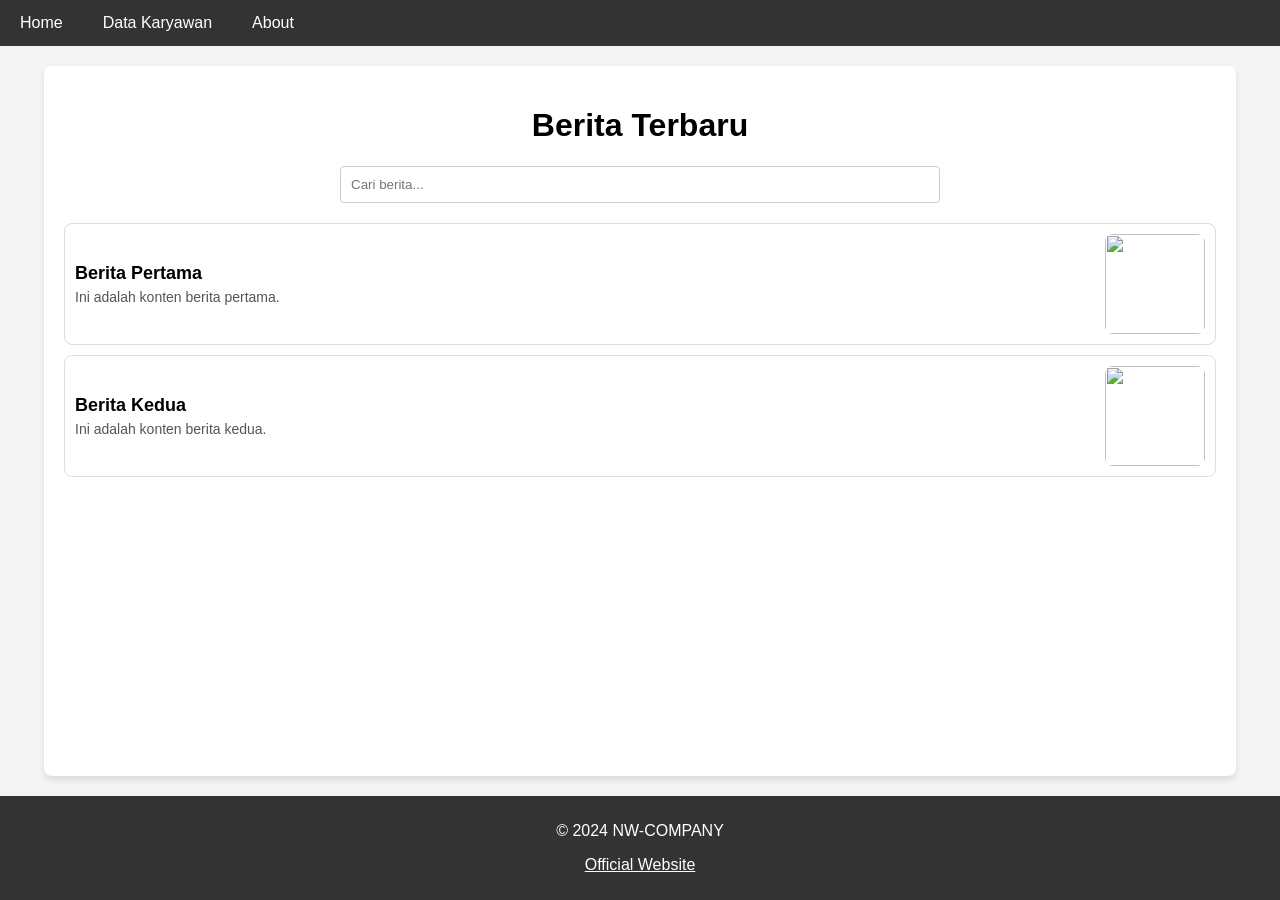
==== index.html @ 3f8905ec "Update index.html v0.5" ====
<!DOCTYPE html>
<html lang="id">
<head>
    <meta charset="UTF-8">
    <meta name="viewport" content="width=device-width, initial-scale=1.0">
    <title>NW-COMPANY</title>
    <style>
        /* CSS */
        body {
            font-family: Arial, sans-serif;
            background-color: #f4f4f4;
            margin: 0;
            padding: 0;
            box-sizing: border-box;
            display: flex;
            flex-direction: column;
            min-height: 100vh;
        }

        .navbar {
            background-color: #333;
            overflow: hidden;
        }

        .navbar a {
            float: left;
            display: block;
            color: white;
            text-align: center;
            padding: 14px 20px;
            text-decoration: none;
        }

        .navbar a:hover {
            background-color: #ddd;
            color: black;
        }

        .container {
            max-width: 100%;
            margin: 20px auto;
            padding: 20px;
            background-color: #fff;
            border-radius: 8px;
            box-shadow: 0 4px 6px rgba(0, 0, 0, 0.1);
            flex: 1;
            width: 90%;
        }

        h1 {
            text-align: center;
            font-size: 2rem;
        }

        .search-container {
            text-align: center;
            margin-bottom: 20px;
        }

        .search-container input {
            width: 80%;
            max-width: 600px;
            padding: 10px;
            border: 1px solid #ccc;
            border-radius: 4px;
            box-sizing: border-box;
        }

        .news-container {
            margin-top: 20px;
        }

        .news-article {
            display: flex;
            align-items: center;
            justify-content: space-between;
            border: 1px solid #ddd;
            border-radius: 8px;
            margin-bottom: 10px;
            padding: 10px;
            background-color: #fff;
            cursor: pointer;
            transition: transform 0.2s;
            flex-wrap: wrap;
        }

        .news-article:hover {
            transform: scale(1.02);
            box-shadow: 0 4px 8px rgba(0, 0, 0, 0.1);
        }

        .news-content {
            flex: 1;
            padding-right: 10px;
        }

        .news-content h2 {
            font-size: 18px;
            margin: 0;
        }

        .news-content p {
            margin: 5px 0 0;
            font-size: 14px;
            color: #555;
        }

        .news-image {
            width: 100px;
            height: 100px;
            border-radius: 8px;
            overflow: hidden;
            margin-left: 10px;
        }

        .news-image img {
            width: 100%;
            height: 100%;
            object-fit: cover;
        }

        .full-content {
            display: none;
            margin-top: 20px;
            padding: 20px;
            background-color: #f9f9f9;
            border-radius: 8px;
            box-shadow: 0 2px 4px rgba(0, 0, 0, 0.1);
            overflow: hidden;
        }

        .full-content img {
            max-width: 100%;
            height: auto;
            border-radius: 8px; /* Add border radius to images */
        }

        footer {
            background-color: #333;
            color: white;
            text-align: center;
            padding: 10px 0;
            margin-top: auto;
        }

        @media (max-width: 600px) {
            .navbar a {
                float: none;
                display: block;
                text-align: left;
            }

            .news-article {
                flex-direction: column;
                align-items: flex-start;
            }

            .news-image {
                margin-left: 0;
                margin-top: 10px;
            }
        }
    </style>
</head>
<body>
    <div class="navbar">
        <a href="index.html">Home</a>
        <a href="data_karyawan.html">Data Karyawan</a>
        <a href="about.html">About</a>
    </div>
    <div class="container">
        <h1>Berita Terbaru</h1>
        <div class="search-container">
            <input type="text" id="searchInput" onkeyup="searchNews()" placeholder="Cari berita...">
        </div>
        <div class="news-container" id="newsContainer"></div>
    </div>
    <footer>
        <p>© 2024 NW-COMPANY</p>
        <p><a href="https://silumankatak.github.io" target="_blank" style="color: white;">Official Website</a></p>
    </footer>

    <script>
        // JavaScript

        // Fungsi untuk mendapatkan berita dari file JSON
        async function getNewsData() {
            const response = await fetch('newsData.json');
            const data = await response.json();
            return data;
        }

        // Fungsi untuk menampilkan berita
        async function displayNews(newsData) {
            const newsContainer = document.getElementById('newsContainer');
            newsContainer.innerHTML = '';

            newsData.forEach((news, index) => {
                const newsArticle = document.createElement('div');
                newsArticle.classList.add('news-article');
                newsArticle.setAttribute('onclick', `toggleFullContent(${index})`);

                const newsContent = document.createElement('div');
                newsContent.classList.add('news-content');

                const titleElement = document.createElement('h2');
                titleElement.textContent = news.title;

                const contentElement = document.createElement('p');
                contentElement.textContent = news.content;

                newsContent.appendChild(titleElement);
                newsContent.appendChild(contentElement);

                const newsImage = document.createElement('div');
                newsImage.classList.add('news-image');

                const imgElement = document.createElement('img');
                imgElement.src = news.image;

                newsImage.appendChild(imgElement);

                newsArticle.appendChild(newsContent);
                newsArticle.appendChild(newsImage);

                const fullContent = document.createElement('div');
                fullContent.classList.add('full-content');
                fullContent.id = `fullContent${index}`;
                fullContent.innerHTML = `
                    <h2>${news.title}</h2>
                    <img src="${news.image}" alt="${news.title}">
                    <p>${news.content}</p>
                `;

                newsContainer.appendChild(newsArticle);
                newsContainer.appendChild(fullContent);
            });
        }

        // Fungsi untuk menampilkan konten penuh
        function toggleFullContent(index) {
            const fullContent = document.getElementById(`fullContent${index}`);
            if (fullContent.style.display === 'none' || fullContent.style.display === '') {
                fullContent.style.display = 'block';
            } else {
                fullContent.style.display = 'none';
            }
        }

        // Fungsi untuk mencari berita
        async function searchNews() {
            const searchInput = document.getElementById('searchInput').value.toLowerCase();
            const newsData = await getNewsData();

            const filteredNews = newsData.filter(news => {
                return news.title.toLowerCase().includes(searchInput) || news.content.toLowerCase().includes(searchInput);
            });

            displayNews(filteredNews);
        }

        // Tampilkan berita saat halaman dimuat
        window.onload = async () => {
            const newsData = await getNewsData();
            displayNews(newsData);
        };
    </script>
</body>
</html>
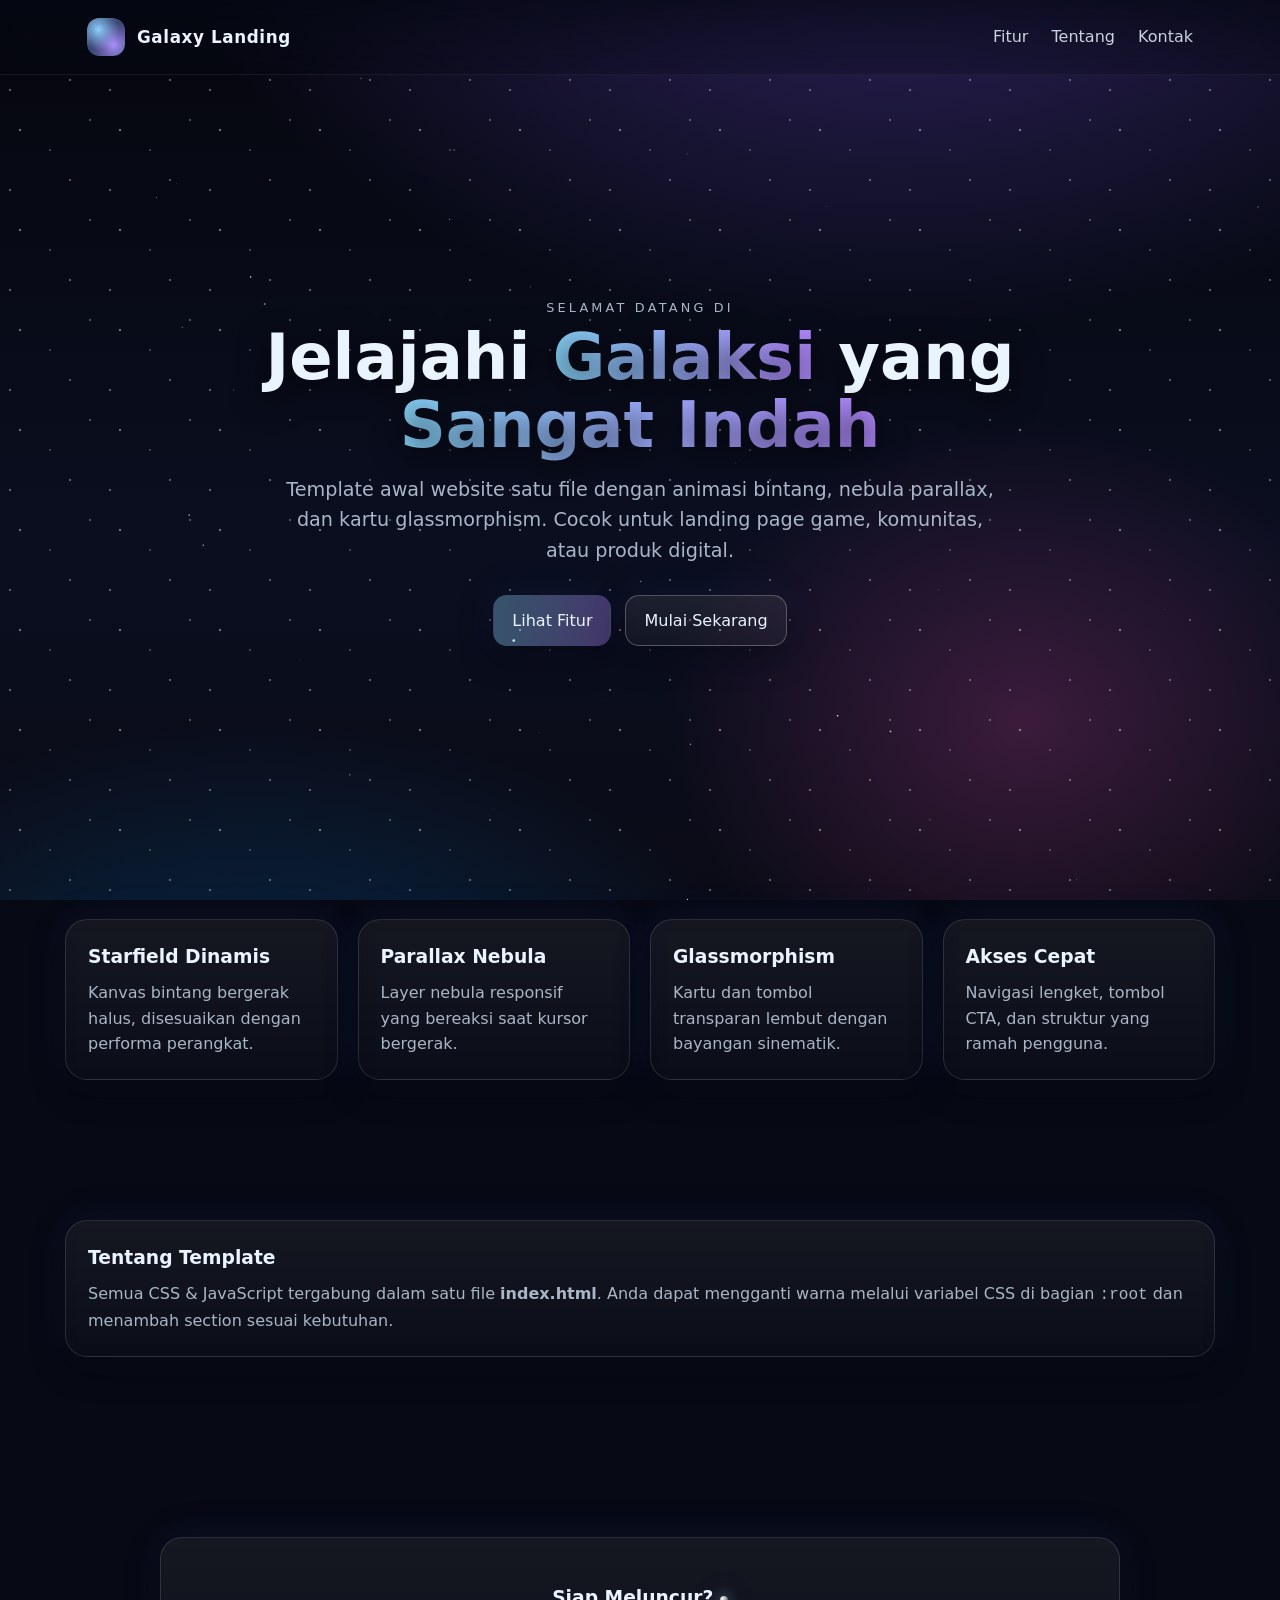
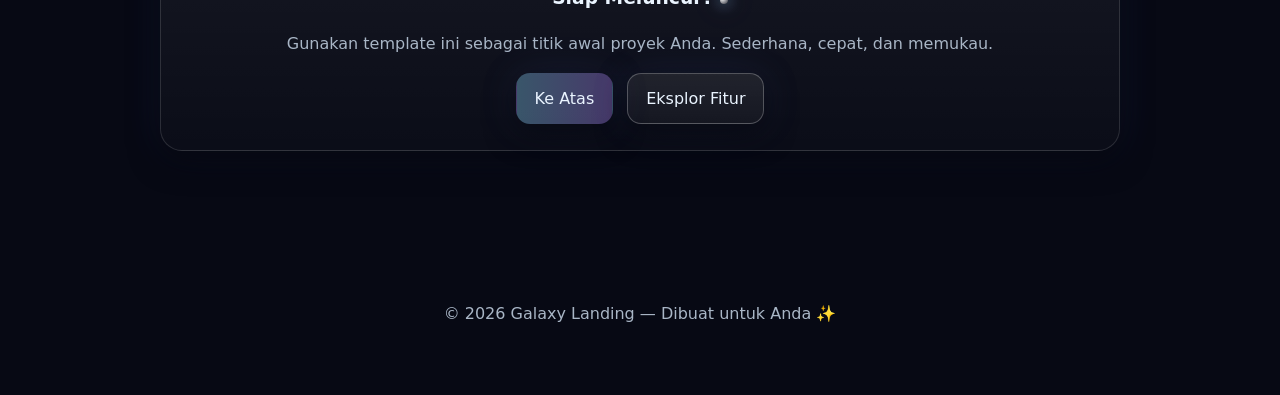
==== commit ffd81a0c: "Create index.html" ====
--- a/index.html
+++ b/index.html
@@ -1,269 +1,278 @@
 <!DOCTYPE html>
 <html lang="id">
 <head>
-    <meta charset="UTF-8">
-    <meta name="viewport" content="width=device-width, initial-scale=1.0">
-    <title>NW-COMPANY</title>
-    <style>
-        /* CSS */
-        body {
-            font-family: Arial, sans-serif;
-            background-color: #f4f4f4;
-            margin: 0;
-            padding: 0;
-            box-sizing: border-box;
-            display: flex;
-            flex-direction: column;
-            min-height: 100vh;
-        }
-
-        .navbar {
-            background-color: #333;
-            overflow: hidden;
-        }
-
-        .navbar a {
-            float: left;
-            display: block;
-            color: white;
-            text-align: center;
-            padding: 14px 20px;
-            text-decoration: none;
-        }
-
-        .navbar a:hover {
-            background-color: #ddd;
-            color: black;
-        }
-
-        .container {
-            max-width: 100%;
-            margin: 20px auto;
-            padding: 20px;
-            background-color: #fff;
-            border-radius: 8px;
-            box-shadow: 0 4px 6px rgba(0, 0, 0, 0.1);
-            flex: 1;
-            width: 90%;
-        }
-
-        h1 {
-            text-align: center;
-            font-size: 2rem;
-        }
-
-        .search-container {
-            text-align: center;
-            margin-bottom: 20px;
-        }
-
-        .search-container input {
-            width: 80%;
-            max-width: 600px;
-            padding: 10px;
-            border: 1px solid #ccc;
-            border-radius: 4px;
-            box-sizing: border-box;
-        }
-
-        .news-container {
-            margin-top: 20px;
-        }
-
-        .news-article {
-            display: flex;
-            align-items: center;
-            justify-content: space-between;
-            border: 1px solid #ddd;
-            border-radius: 8px;
-            margin-bottom: 10px;
-            padding: 10px;
-            background-color: #fff;
-            cursor: pointer;
-            transition: transform 0.2s;
-            flex-wrap: wrap;
-        }
-
-        .news-article:hover {
-            transform: scale(1.02);
-            box-shadow: 0 4px 8px rgba(0, 0, 0, 0.1);
-        }
-
-        .news-content {
-            flex: 1;
-            padding-right: 10px;
-        }
-
-        .news-content h2 {
-            font-size: 18px;
-            margin: 0;
-        }
-
-        .news-content p {
-            margin: 5px 0 0;
-            font-size: 14px;
-            color: #555;
-        }
-
-        .news-image {
-            width: 100px;
-            height: 100px;
-            border-radius: 8px;
-            overflow: hidden;
-            margin-left: 10px;
-        }
-
-        .news-image img {
-            width: 100%;
-            height: 100%;
-            object-fit: cover;
-        }
-
-        .full-content {
-            display: none;
-            margin-top: 20px;
-            padding: 20px;
-            background-color: #f9f9f9;
-            border-radius: 8px;
-            box-shadow: 0 2px 4px rgba(0, 0, 0, 0.1);
-            overflow: hidden;
-        }
-
-        .full-content img {
-            max-width: 100%;
-            height: auto;
-            border-radius: 8px; /* Add border radius to images */
-        }
-
-        footer {
-            background-color: #333;
-            color: white;
-            text-align: center;
-            padding: 10px 0;
-            margin-top: auto;
-        }
-
-        @media (max-width: 600px) {
-            .navbar a {
-                float: none;
-                display: block;
-                text-align: left;
-            }
-
-            .news-article {
-                flex-direction: column;
-                align-items: flex-start;
-            }
-
-            .news-image {
-                margin-left: 0;
-                margin-top: 10px;
-            }
-        }
-    </style>
+  <meta charset="utf-8" />
+  <meta name="viewport" content="width=device-width, initial-scale=1" />
+  <title>Galaxy Landing — Indah & Modern</title>
+  <meta name="description" content="Tampilan awal web bertema galaksi: animasi bintang, nebula, parallax, dan desain glassmorphism. Satu file HTML + CSS + JS." />
+  <style>
+    :root{
+      --bg:#070914;            /* warna dasar langit */
+      --accent:#8ad9ff;        /* biru neon */
+      --accent-2:#b388ff;      /* ungu neon */
+      --text:#eaf4ff;
+      --muted:#a9b6c6;
+      --glass:rgba(255,255,255,.08);
+      --glass-stroke:rgba(255,255,255,.25);
+      --shadow:0 10px 30px rgba(0,0,0,.55), 0 0 40px rgba(93,126,255,.12);
+      --radius:22px;
+    }
+
+    /* Reset & base */
+    *,*::before,*::after{box-sizing:border-box}
+    html,body{height:100%}
+    body{
+      margin:0; font:16px/1.6 "Inter",ui-sans-serif,system-ui,-apple-system,Segoe UI,Roboto; 
+      color:var(--text); background:var(--bg); overflow-x:hidden;
+    }
+    a{color:inherit; text-decoration:none}
+    img{max-width:100%; display:block}
+    button{font:inherit}
+
+    /* Background layers */
+    .sky{position:fixed; inset:0; z-index:-3; background:radial-gradient(1200px 700px at 70% -10%, rgba(130,94,255,.35), transparent 60%), radial-gradient(900px 600px at 20% 120%, rgba(0,153,255,.25), transparent 60%), radial-gradient(600px 500px at 80% 80%, rgba(255,86,190,.2), transparent 60%), linear-gradient(180deg, #05060e 0%, #0a0e1f 60%, #0a0b16 100%);
+    }
+
+    /* twinkling starfield (CSS layer) */
+    .twinkle{position:fixed; inset:0; z-index:-2; background:url('data:image/svg+xml;utf8,\
+      <svg xmlns="http://www.w3.org/2000/svg" width="100" height="100" viewBox="0 0 100 100">\
+        <circle cx="20" cy="30" r="1" fill="white" opacity="0.8"/>\
+        <circle cx="70" cy="80" r="1" fill="white" opacity="0.6"/>\
+        <circle cx="50" cy="50" r="0.8" fill="white" opacity="0.7"/>\
+        <circle cx="90" cy="20" r="0.9" fill="white" opacity="0.6"/>\
+        <circle cx="10" cy="90" r="0.9" fill="white" opacity="0.7"/>\
+      </svg>');
+      animation: twinkle 10s linear infinite; opacity:.7; filter: drop-shadow(0 0 2px rgba(255,255,255,.3));
+    }
+    @keyframes twinkle{from{background-position:0 0} to{background-position:-1000px 1000px}}
+
+    /* Canvas starfield (JS) */
+    #stars{position:fixed; inset:0; z-index:-1; display:block}
+
+    /* shooting stars */
+    .shooting{position:fixed; inset:0; z-index:-1; pointer-events:none; overflow:hidden}
+    .shooting span{position:absolute; width:120px; height:2px; background:linear-gradient(90deg, rgba(255,255,255,.0), rgba(255,255,255,.9), rgba(138,217,255,.0)); filter:drop-shadow(0 0 6px rgba(138,217,255,.7)); border-radius:2px; transform:rotate(12deg); animation:shoot 3.2s ease-in-out infinite;}
+    @keyframes shoot{ 0%{transform:translate3d(-20vw,-10vh,0) rotate(12deg); opacity:0} 10%{opacity:1} 60%{opacity:1} 100%{transform:translate3d(120vw,80vh,0) rotate(12deg); opacity:0}}
+
+    /* Header */
+    header{position:sticky; top:0; z-index:10; backdrop-filter:blur(10px); background:linear-gradient(180deg, rgba(4,7,18,.7), rgba(4,7,18,.25)); border-bottom:1px solid rgba(255,255,255,.07)}
+    .container{max-width:1150px; margin:0 auto; padding:18px 22px; display:flex; align-items:center; justify-content:space-between}
+    .brand{display:flex; align-items:center; gap:12px}
+    .logo{width:38px; height:38px; border-radius:12px; background:radial-gradient(circle at 30% 30%, var(--accent), transparent 55%), radial-gradient(circle at 70% 70%, var(--accent-2), transparent 60%), #0e1230; box-shadow:0 0 20px rgba(138,217,255,.35) inset, 0 0 30px rgba(179,136,255,.25) inset}
+    .brand h1{font-size:1.05rem; letter-spacing:.6px; margin:0; font-weight:700}
+    nav a{opacity:.85; margin-left:18px}
+    nav a:hover{opacity:1}
+
+    /* Hero */
+    .hero{min-height:86vh; display:grid; place-items:center; text-align:center; padding:80px 20px 60px}
+    .hero-inner{max-width:900px}
+    .kicker{color:var(--muted); letter-spacing:.25em; text-transform:uppercase; font-size:.8rem}
+    .title{font-size:clamp(2.2rem, 5vw, 4.4rem); line-height:1.05; margin:.4rem 0 1rem; font-weight:800; text-shadow:0 8px 30px rgba(0,0,0,.65)}
+    .gradient-text{background:linear-gradient(90deg,var(--accent),var(--accent-2)); -webkit-background-clip:text; background-clip:text; color:transparent}
+    .subtitle{color:var(--muted); font-size:clamp(1rem,2.2vw,1.2rem); margin:0 auto 28px; max-width:720px}
+
+    .actions{display:flex; gap:14px; justify-content:center; flex-wrap:wrap}
+    .btn{padding:12px 18px; border:1px solid var(--glass-stroke); background:linear-gradient(180deg, rgba(255,255,255,.08), rgba(255,255,255,.04)); border-radius:14px; box-shadow:var(--shadow); transition:.25s transform, .25s box-shadow, .25s background; color:var(--text)}
+    .btn:hover{transform:translateY(-3px); box-shadow:0 14px 40px rgba(0,0,0,.55), 0 0 60px rgba(138,217,255,.2)}
+    .btn.primary{border-color:transparent; background:linear-gradient(90deg, rgba(138,217,255,.35), rgba(179,136,255,.35));}
+
+    /* Sections */
+    section{padding:70px 20px}
+    .grid{max-width:1150px; margin:0 auto; display:grid; gap:20px}
+    .features{grid-template-columns:repeat(auto-fit,minmax(240px,1fr))}
+    .card{background:linear-gradient(180deg, rgba(255,255,255,.06), rgba(255,255,255,.02)); border:1px solid rgba(255,255,255,.12); border-radius:var(--radius); padding:22px; backdrop-filter:blur(8px); box-shadow:var(--shadow)}
+    .card h3{margin:0 0 8px}
+    .card p{margin:0; color:var(--muted)}
+
+    /* CTA strip */
+    .cta{margin:40px auto; max-width:1000px; text-align:center}
+    .cta .wrap{padding:26px; border-radius:var(--radius); border:1px solid rgba(255,255,255,.13); background:linear-gradient(180deg, rgba(255,255,255,.06), rgba(255,255,255,.02)); box-shadow:var(--shadow)}
+
+    /* Footer */
+    footer{padding:40px 20px 70px; color:var(--muted); text-align:center}
+
+    /* Small helpers */
+    .dot{display:inline-block; width:8px; height:8px; border-radius:999px; background:radial-gradient(circle at 30% 30%, #fff, rgba(255,255,255,.1)); box-shadow:0 0 14px rgba(138,217,255,.7), 0 0 30px rgba(179,136,255,.4)}
+
+    /* Responsive tweaks */
+    @media (max-width:720px){
+      nav{display:none}
+      .actions{gap:10px}
+    }
+  </style>
 </head>
 <body>
-    <div class="navbar">
-        <a href="index.html">Home</a>
-        <a href="data_karyawan.html">Data Karyawan</a>
-        <a href="about.html">About</a>
-    </div>
+  <!-- Background -->
+  <div class="sky" aria-hidden="true"></div>
+  <div class="twinkle" aria-hidden="true"></div>
+  <canvas id="stars" aria-hidden="true"></canvas>
+  <div class="shooting" aria-hidden="true"></div>
+
+  <!-- Header -->
+  <header>
     <div class="container">
-        <h1>Berita Terbaru</h1>
-        <div class="search-container">
-            <input type="text" id="searchInput" onkeyup="searchNews()" placeholder="Cari berita...">
-        </div>
-        <div class="news-container" id="newsContainer"></div>
-    </div>
-    <footer>
-        <p>© 2024 NW-COMPANY</p>
-        <p><a href="https://silumankatak.github.io" target="_blank" style="color: white;">Official Website</a></p>
-    </footer>
-
-    <script>
-        // JavaScript
-
-        // Fungsi untuk mendapatkan berita dari file JSON
-        async function getNewsData() {
-            const response = await fetch('newsData.json');
-            const data = await response.json();
-            return data;
+      <div class="brand">
+        <div class="logo" aria-hidden="true"></div>
+        <h1>Galaxy Landing</h1>
+      </div>
+      <nav>
+        <a href="#fitur">Fitur</a>
+        <a href="#tentang">Tentang</a>
+        <a href="#kontak">Kontak</a>
+      </nav>
+    </div>
+  </header>
+
+  <!-- Hero -->
+  <main class="hero">
+    <div class="hero-inner">
+      <div class="kicker">Selamat datang di</div>
+      <h2 class="title">Jelajahi <span class="gradient-text">Galaksi</span> yang <span class="gradient-text">Sangat Indah</span></h2>
+      <p class="subtitle">Template awal website satu file dengan animasi bintang, nebula parallax, dan kartu glassmorphism. Cocok untuk landing page game, komunitas, atau produk digital.</p>
+      <div class="actions">
+        <a class="btn primary" href="#fitur">Lihat Fitur</a>
+        <a class="btn" href="#kontak">Mulai Sekarang</a>
+      </div>
+    </div>
+  </main>
+
+  <!-- Features -->
+  <section id="fitur">
+    <div class="grid features">
+      <article class="card">
+        <h3>Starfield Dinamis</h3>
+        <p>Kanvas bintang bergerak halus, disesuaikan dengan performa perangkat.</p>
+      </article>
+      <article class="card">
+        <h3>Parallax Nebula</h3>
+        <p>Layer nebula responsif yang bereaksi saat kursor bergerak.</p>
+      </article>
+      <article class="card">
+        <h3>Glassmorphism</h3>
+        <p>Kartu dan tombol transparan lembut dengan bayangan sinematik.</p>
+      </article>
+      <article class="card">
+        <h3>Akses Cepat</h3>
+        <p>Navigasi lengket, tombol CTA, dan struktur yang ramah pengguna.</p>
+      </article>
+    </div>
+  </section>
+
+  <!-- About -->
+  <section id="tentang">
+    <div class="grid">
+      <div class="card">
+        <h3>Tentang Template</h3>
+        <p>Semua CSS & JavaScript tergabung dalam satu file <strong>index.html</strong>. Anda dapat mengganti warna melalui variabel CSS di bagian <code>:root</code> dan menambah section sesuai kebutuhan.</p>
+      </div>
+    </div>
+  </section>
+
+  <!-- CTA Strip -->
+  <section class="cta" id="kontak">
+    <div class="wrap">
+      <h3>Siap Meluncur? <span class="dot"></span></h3>
+      <p style="margin:.3rem 0 1rem; color:var(--muted)">Gunakan template ini sebagai titik awal proyek Anda. Sederhana, cepat, dan memukau.</p>
+      <div class="actions" style="justify-content:center">
+        <a class="btn primary" href="#top" onclick="window.scrollTo({top:0,behavior:'smooth'})">Ke Atas</a>
+        <a class="btn" href="#fitur">Eksplor Fitur</a>
+      </div>
+    </div>
+  </section>
+
+  <footer>
+    © <span id="year"></span> Galaxy Landing — Dibuat untuk Anda ✨
+  </footer>
+
+  <script>
+    // Utility: clamp
+    const clamp=(n,min,max)=>Math.max(min,Math.min(max,n));
+
+    // Canvas Starfield
+    (function(){
+      const canvas=document.getElementById('stars');
+      const ctx=canvas.getContext('2d');
+      let w,h,stars=[],density=window.devicePixelRatio>1?1.1:0.9; // sedikit adaptif
+
+      function resize(){
+        w=canvas.width=window.innerWidth*devicePixelRatio; 
+        h=canvas.height=window.innerHeight*devicePixelRatio;
+        canvas.style.width=window.innerWidth+'px';
+        canvas.style.height=window.innerHeight+'px';
+        spawn();
+      }
+
+      function spawn(){
+        const count=Math.floor((w*h)/22000*density);
+        stars = new Array(count).fill().map(()=>({
+          x:Math.random()*w,
+          y:Math.random()*h,
+          z:Math.random()*0.8+0.2,
+          r:Math.random()*1.2+0.3,
+          vx:(Math.random()-.5)*0.06,
+          vy:(Math.random()-.5)*0.06,
+          tw:Math.random()*Math.PI*2
+        }));
+      }
+
+      function draw(){
+        ctx.clearRect(0,0,w,h);
+        for(const s of stars){
+          s.x+=s.vx; s.y+=s.vy; s.tw+=0.03;
+          if(s.x<0) s.x=w; if(s.x>w) s.x=0; if(s.y<0) s.y=h; if(s.y>h) s.y=0;
+          const alpha = 0.6 + Math.sin(s.tw)*0.4; // berkelap-kelip
+          ctx.beginPath();
+          ctx.arc(s.x,s.y,s.r*s.z,0,Math.PI*2);
+          ctx.fillStyle = `rgba(255,255,255,${alpha})`;
+          ctx.fill();
         }
-
-        // Fungsi untuk menampilkan berita
-        async function displayNews(newsData) {
-            const newsContainer = document.getElementById('newsContainer');
-            newsContainer.innerHTML = '';
-
-            newsData.forEach((news, index) => {
-                const newsArticle = document.createElement('div');
-                newsArticle.classList.add('news-article');
-                newsArticle.setAttribute('onclick', `toggleFullContent(${index})`);
-
-                const newsContent = document.createElement('div');
-                newsContent.classList.add('news-content');
-
-                const titleElement = document.createElement('h2');
-                titleElement.textContent = news.title;
-
-                const contentElement = document.createElement('p');
-                contentElement.textContent = news.content;
-
-                newsContent.appendChild(titleElement);
-                newsContent.appendChild(contentElement);
-
-                const newsImage = document.createElement('div');
-                newsImage.classList.add('news-image');
-
-                const imgElement = document.createElement('img');
-                imgElement.src = news.image;
-
-                newsImage.appendChild(imgElement);
-
-                newsArticle.appendChild(newsContent);
-                newsArticle.appendChild(newsImage);
-
-                const fullContent = document.createElement('div');
-                fullContent.classList.add('full-content');
-                fullContent.id = `fullContent${index}`;
-                fullContent.innerHTML = `
-                    <h2>${news.title}</h2>
-                    <img src="${news.image}" alt="${news.title}">
-                    <p>${news.content}</p>
-                `;
-
-                newsContainer.appendChild(newsArticle);
-                newsContainer.appendChild(fullContent);
-            });
+        requestAnimationFrame(draw);
+      }
+
+      window.addEventListener('resize', resize, {passive:true});
+      resize();
+      draw();
+    })();
+
+    // Shooting stars generator (CSS spans)
+    (function(){
+      const wrap=document.querySelector('.shooting');
+      function spawn(){
+        const s=document.createElement('span');
+        s.style.top = (Math.random()*-10 - 5) + 'vh';
+        s.style.left = (Math.random()*20 - 10) + 'vw';
+        s.style.animationDelay = (Math.random()*3).toFixed(2)+'s';
+        s.style.animationDuration = (2.5 + Math.random()*1.8).toFixed(2)+'s';
+        wrap.appendChild(s);
+        setTimeout(()=>wrap.removeChild(s), 4000);
+      }
+      setInterval(spawn, 1200);
+    })();
+
+    // Parallax by mouse
+    (function(){
+      const sky=document.querySelector('.sky');
+      window.addEventListener('mousemove', e=>{
+        const x=(e.clientX/window.innerWidth - .5);
+        const y=(e.clientY/window.innerHeight - .5);
+        const tx=clamp(x*12,-12,12), ty=clamp(y*12,-12,12);
+        sky.style.transform=`translate3d(${tx}px, ${ty}px, 0)`;
+      }, {passive:true});
+    })();
+
+    // Smooth anchor scroll for internal links
+    document.querySelectorAll('a[href^="#"]').forEach(a=>{
+      a.addEventListener('click', e=>{
+        const id=a.getAttribute('href');
+        if(id.length>1){
+          e.preventDefault();
+          document.querySelector(id)?.scrollIntoView({behavior:'smooth'});
         }
-
-        // Fungsi untuk menampilkan konten penuh
-        function toggleFullContent(index) {
-            const fullContent = document.getElementById(`fullContent${index}`);
-            if (fullContent.style.display === 'none' || fullContent.style.display === '') {
-                fullContent.style.display = 'block';
-            } else {
-                fullContent.style.display = 'none';
-            }
-        }
-
-        // Fungsi untuk mencari berita
-        async function searchNews() {
-            const searchInput = document.getElementById('searchInput').value.toLowerCase();
-            const newsData = await getNewsData();
-
-            const filteredNews = newsData.filter(news => {
-                return news.title.toLowerCase().includes(searchInput) || news.content.toLowerCase().includes(searchInput);
-            });
-
-            displayNews(filteredNews);
-        }
-
-        // Tampilkan berita saat halaman dimuat
-        window.onload = async () => {
-            const newsData = await getNewsData();
-            displayNews(newsData);
-        };
-    </script>
+      });
+    });
+
+    // Year
+    document.getElementById('year').textContent = new Date().getFullYear();
+  </script>
 </body>
 </html>
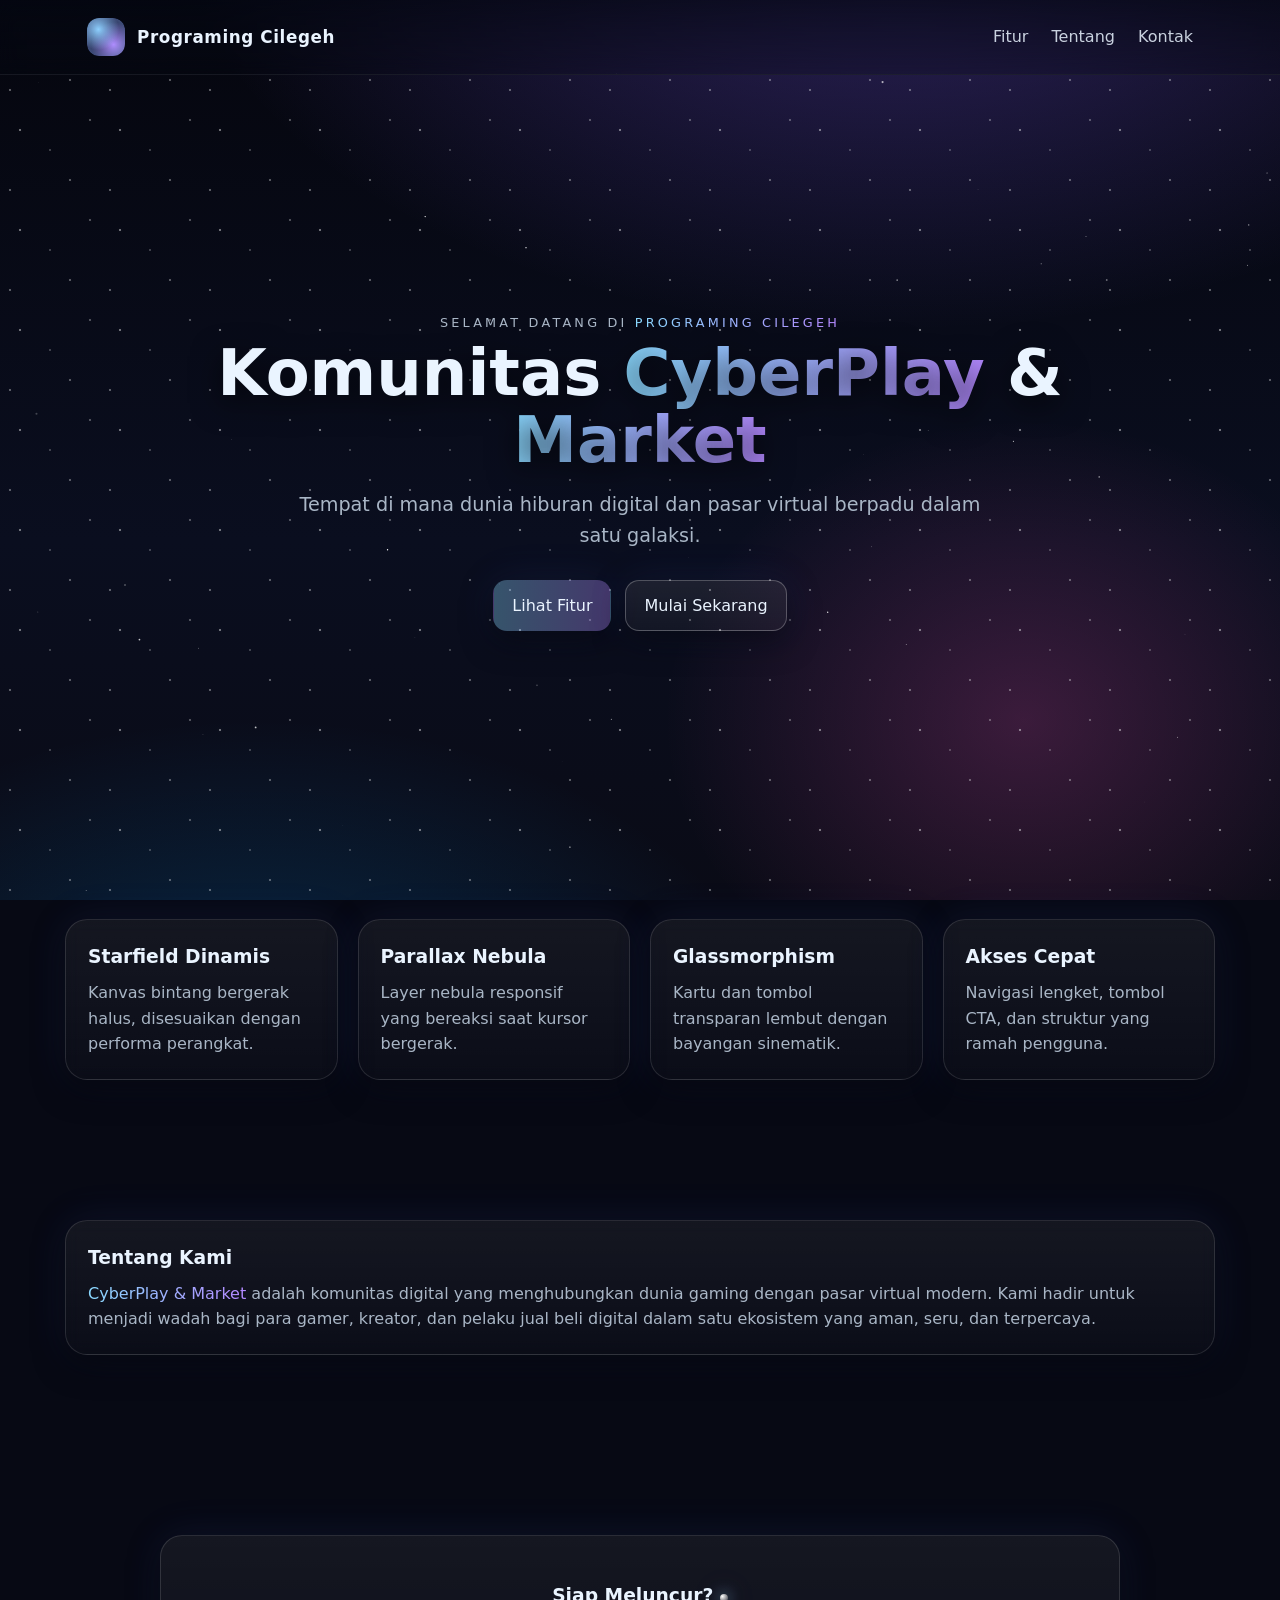
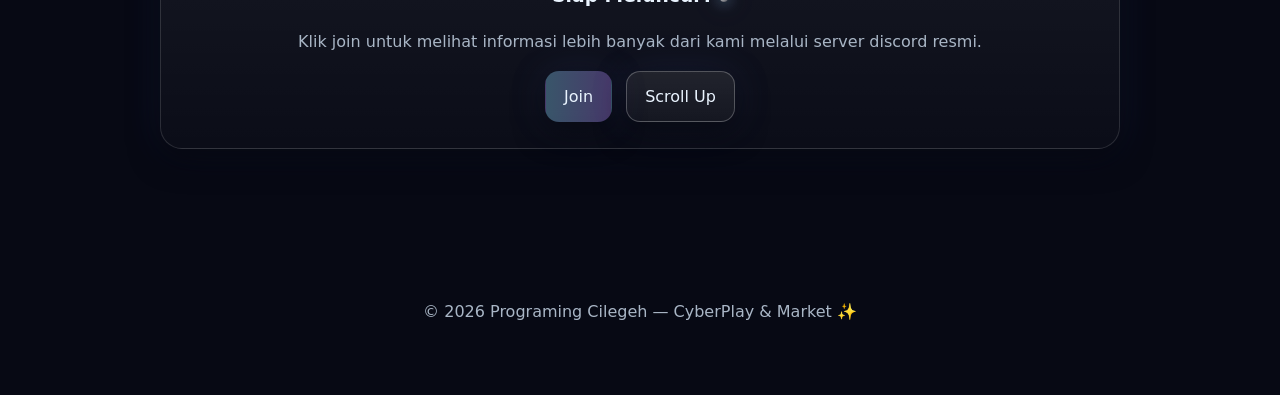
==== commit 5dd79450: "Update index.html" ====
--- a/index.html
+++ b/index.html
@@ -3,8 +3,8 @@
 <head>
   <meta charset="utf-8" />
   <meta name="viewport" content="width=device-width, initial-scale=1" />
-  <title>Galaxy Landing — Indah & Modern</title>
-  <meta name="description" content="Tampilan awal web bertema galaksi: animasi bintang, nebula, parallax, dan desain glassmorphism. Satu file HTML + CSS + JS." />
+  <title>Programing Cilegeh</title>
+  <meta name="description" content="Tampilan awal web bertema Pemrograman: animasi bintang, nebula, parallax, dan desain glassmorphism. Satu file HTML + CSS + JS." />
   <style>
     :root{
       --bg:#070914;            /* warna dasar langit */
@@ -113,7 +113,7 @@
     <div class="container">
       <div class="brand">
         <div class="logo" aria-hidden="true"></div>
-        <h1>Galaxy Landing</h1>
+        <h1>Programing Cilegeh</h1>
       </div>
       <nav>
         <a href="#fitur">Fitur</a>
@@ -126,9 +126,9 @@
   <!-- Hero -->
   <main class="hero">
     <div class="hero-inner">
-      <div class="kicker">Selamat datang di</div>
-      <h2 class="title">Jelajahi <span class="gradient-text">Galaksi</span> yang <span class="gradient-text">Sangat Indah</span></h2>
-      <p class="subtitle">Template awal website satu file dengan animasi bintang, nebula parallax, dan kartu glassmorphism. Cocok untuk landing page game, komunitas, atau produk digital.</p>
+      <div class="kicker">Selamat datang di <span class="gradient-text">Programing Cilegeh</span></div>
+      <h2 class="title">Komunitas <span class="gradient-text">CyberPlay</span> & <span class="gradient-text">Market</span></h2>
+      <p class="subtitle">Tempat di mana dunia hiburan digital dan pasar virtual berpadu dalam satu galaksi.</p>
       <div class="actions">
         <a class="btn primary" href="#fitur">Lihat Fitur</a>
         <a class="btn" href="#kontak">Mulai Sekarang</a>
@@ -162,8 +162,9 @@
   <section id="tentang">
     <div class="grid">
       <div class="card">
-        <h3>Tentang Template</h3>
-        <p>Semua CSS & JavaScript tergabung dalam satu file <strong>index.html</strong>. Anda dapat mengganti warna melalui variabel CSS di bagian <code>:root</code> dan menambah section sesuai kebutuhan.</p>
+        <h3>Tentang Kami</h3>
+        <p><span class="gradient-text">CyberPlay & Market</span> adalah komunitas digital yang menghubungkan dunia gaming dengan pasar virtual modern.
+Kami hadir untuk menjadi wadah bagi para gamer, kreator, dan pelaku jual beli digital dalam satu ekosistem yang aman, seru, dan terpercaya.</p>
       </div>
     </div>
   </section>
@@ -172,16 +173,16 @@
   <section class="cta" id="kontak">
     <div class="wrap">
       <h3>Siap Meluncur? <span class="dot"></span></h3>
-      <p style="margin:.3rem 0 1rem; color:var(--muted)">Gunakan template ini sebagai titik awal proyek Anda. Sederhana, cepat, dan memukau.</p>
+      <p style="margin:.3rem 0 1rem; color:var(--muted)">Klik join untuk melihat informasi lebih banyak dari kami melalui server discord resmi.</p>
       <div class="actions" style="justify-content:center">
-        <a class="btn primary" href="#top" onclick="window.scrollTo({top:0,behavior:'smooth'})">Ke Atas</a>
-        <a class="btn" href="#fitur">Eksplor Fitur</a>
+        <a class="btn primary" href="https://discord.gg/rXYKhx3u" onclick="window.scrollTo({top:0,behavior:'smooth'})">Join</a>
+        <a class="btn" href="#top" onclick="window.scrollTo({top:0,behavior:'smooth'})">Scroll Up</a>
       </div>
     </div>
   </section>
 
   <footer>
-    © <span id="year"></span> Galaxy Landing — Dibuat untuk Anda ✨
+    © <span id="year"></span> Programing Cilegeh — CyberPlay & Market ✨
   </footer>
 
   <script>
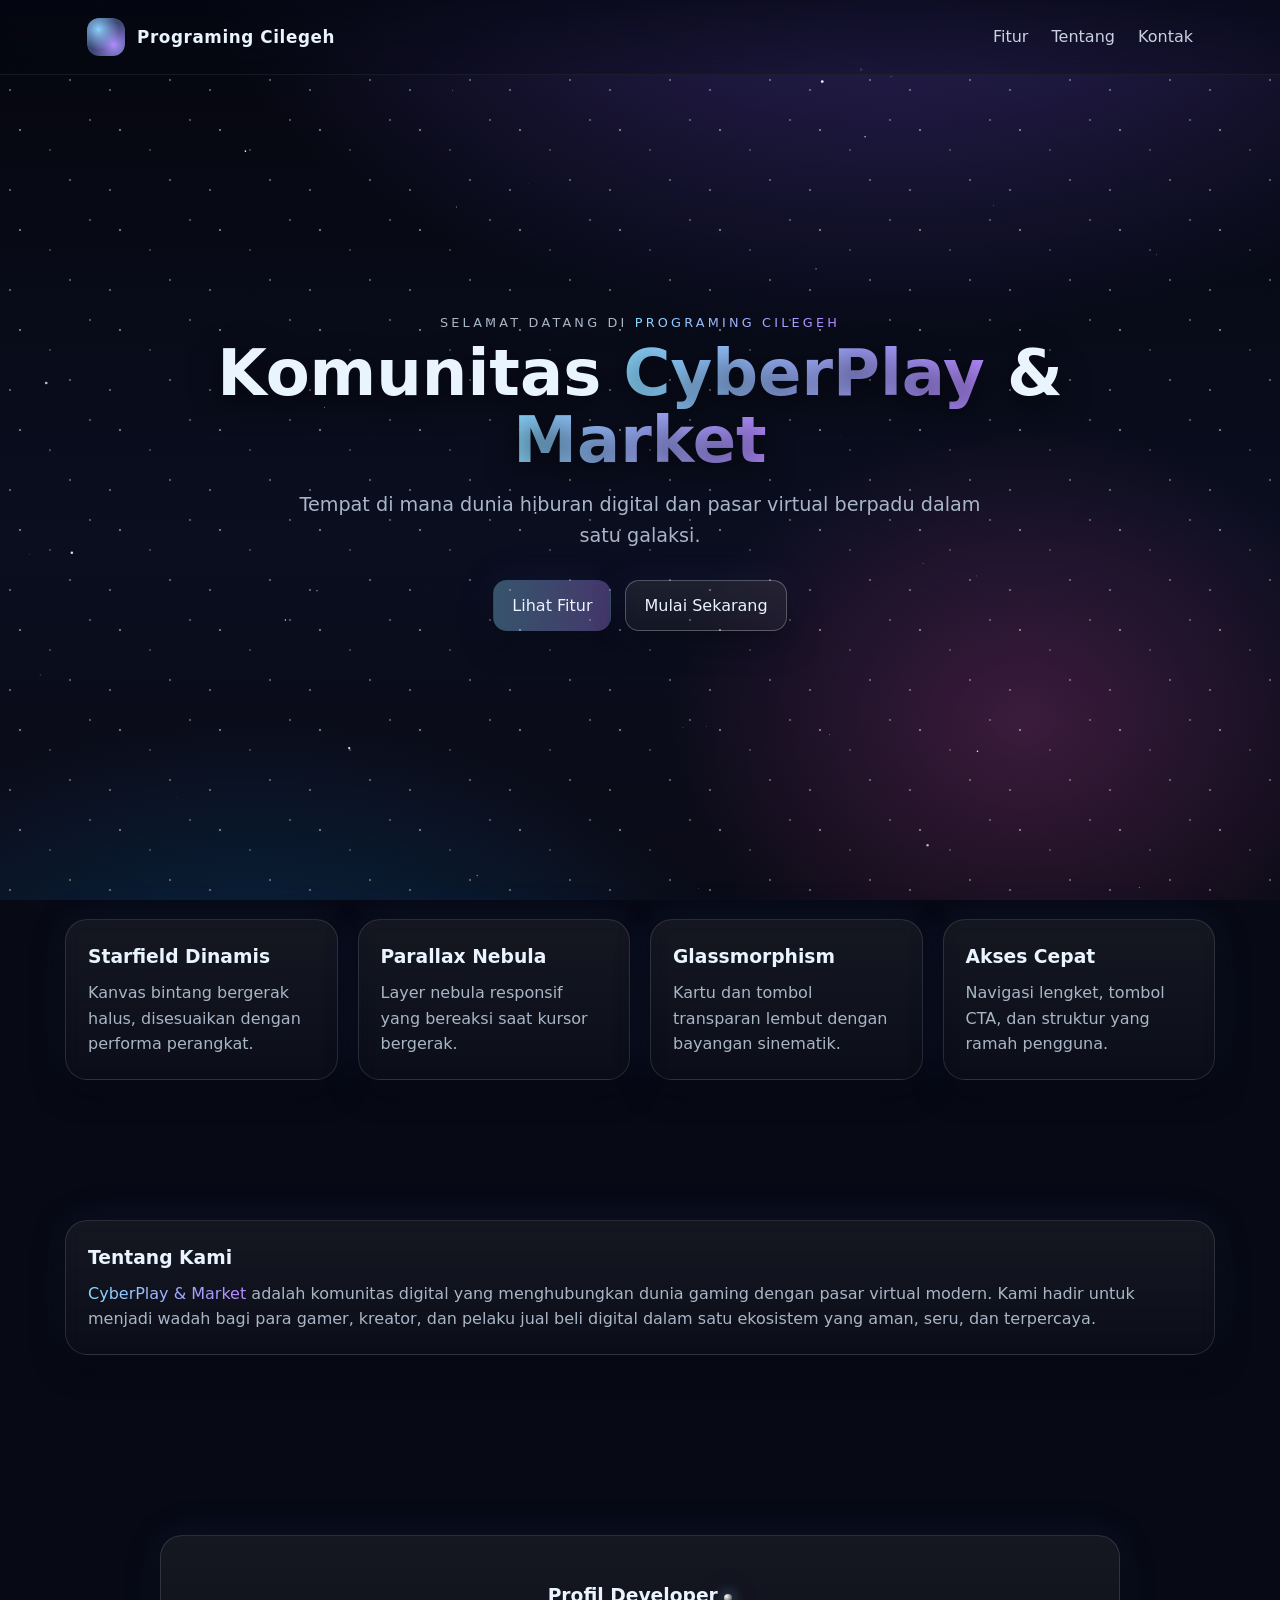
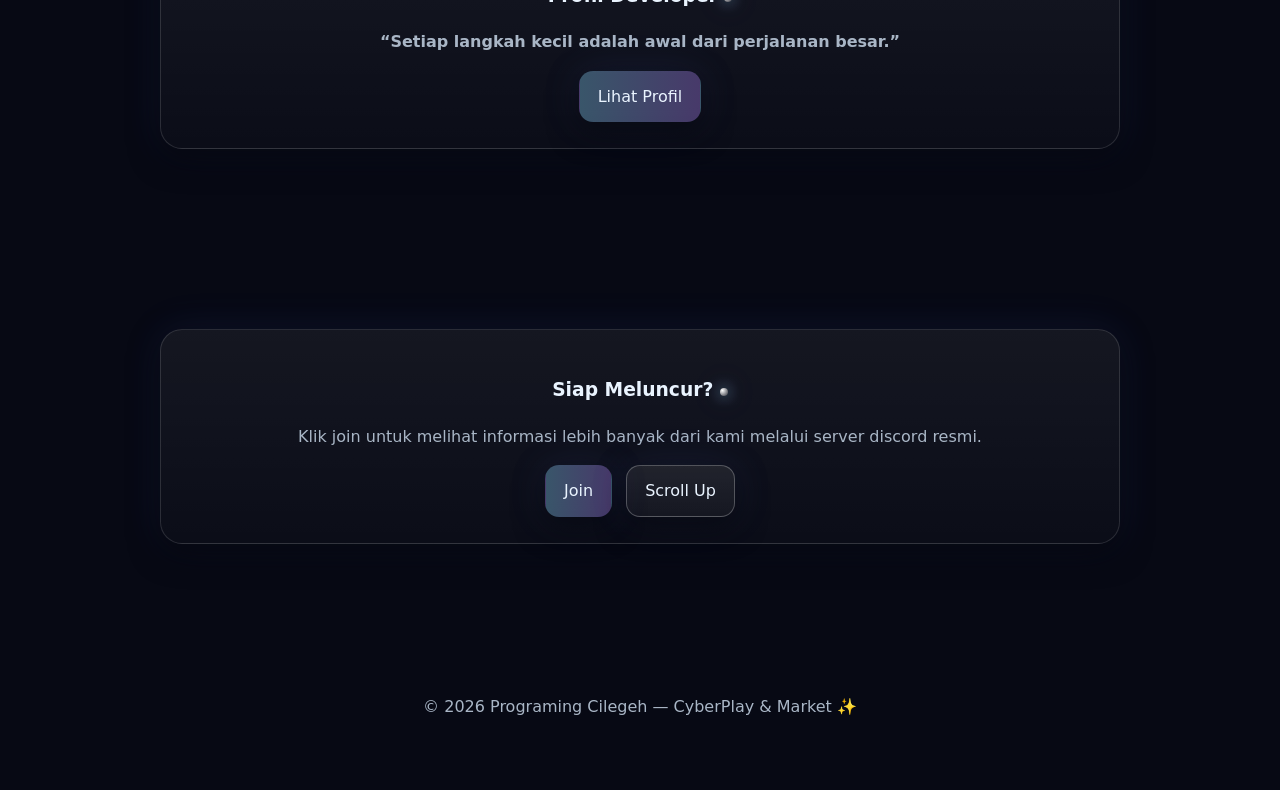
==== commit 3b7afaaa: "Update index.html" ====
--- a/index.html
+++ b/index.html
@@ -172,6 +172,17 @@
   <!-- CTA Strip -->
   <section class="cta" id="kontak">
     <div class="wrap">
+      <h3>Profil Developer <span class="dot"></span></h3>
+      <p style="margin:.3rem 0 1rem; color:var(--muted)"><b>“Setiap langkah kecil adalah awal dari perjalanan besar.”</b></p>
+      <div class="actions" style="justify-content:center">
+        <a class="btn primary" href="https://dikodein.github.io/profsing/index.html" onclick="window.scrollTo({top:0,behavior:'smooth'})">Lihat Profil</a>
+      </div>
+    </div>
+  </section>
+
+  <!-- CTA Strip -->
+  <section class="cta" id="kontak">
+    <div class="wrap">
       <h3>Siap Meluncur? <span class="dot"></span></h3>
       <p style="margin:.3rem 0 1rem; color:var(--muted)">Klik join untuk melihat informasi lebih banyak dari kami melalui server discord resmi.</p>
       <div class="actions" style="justify-content:center">
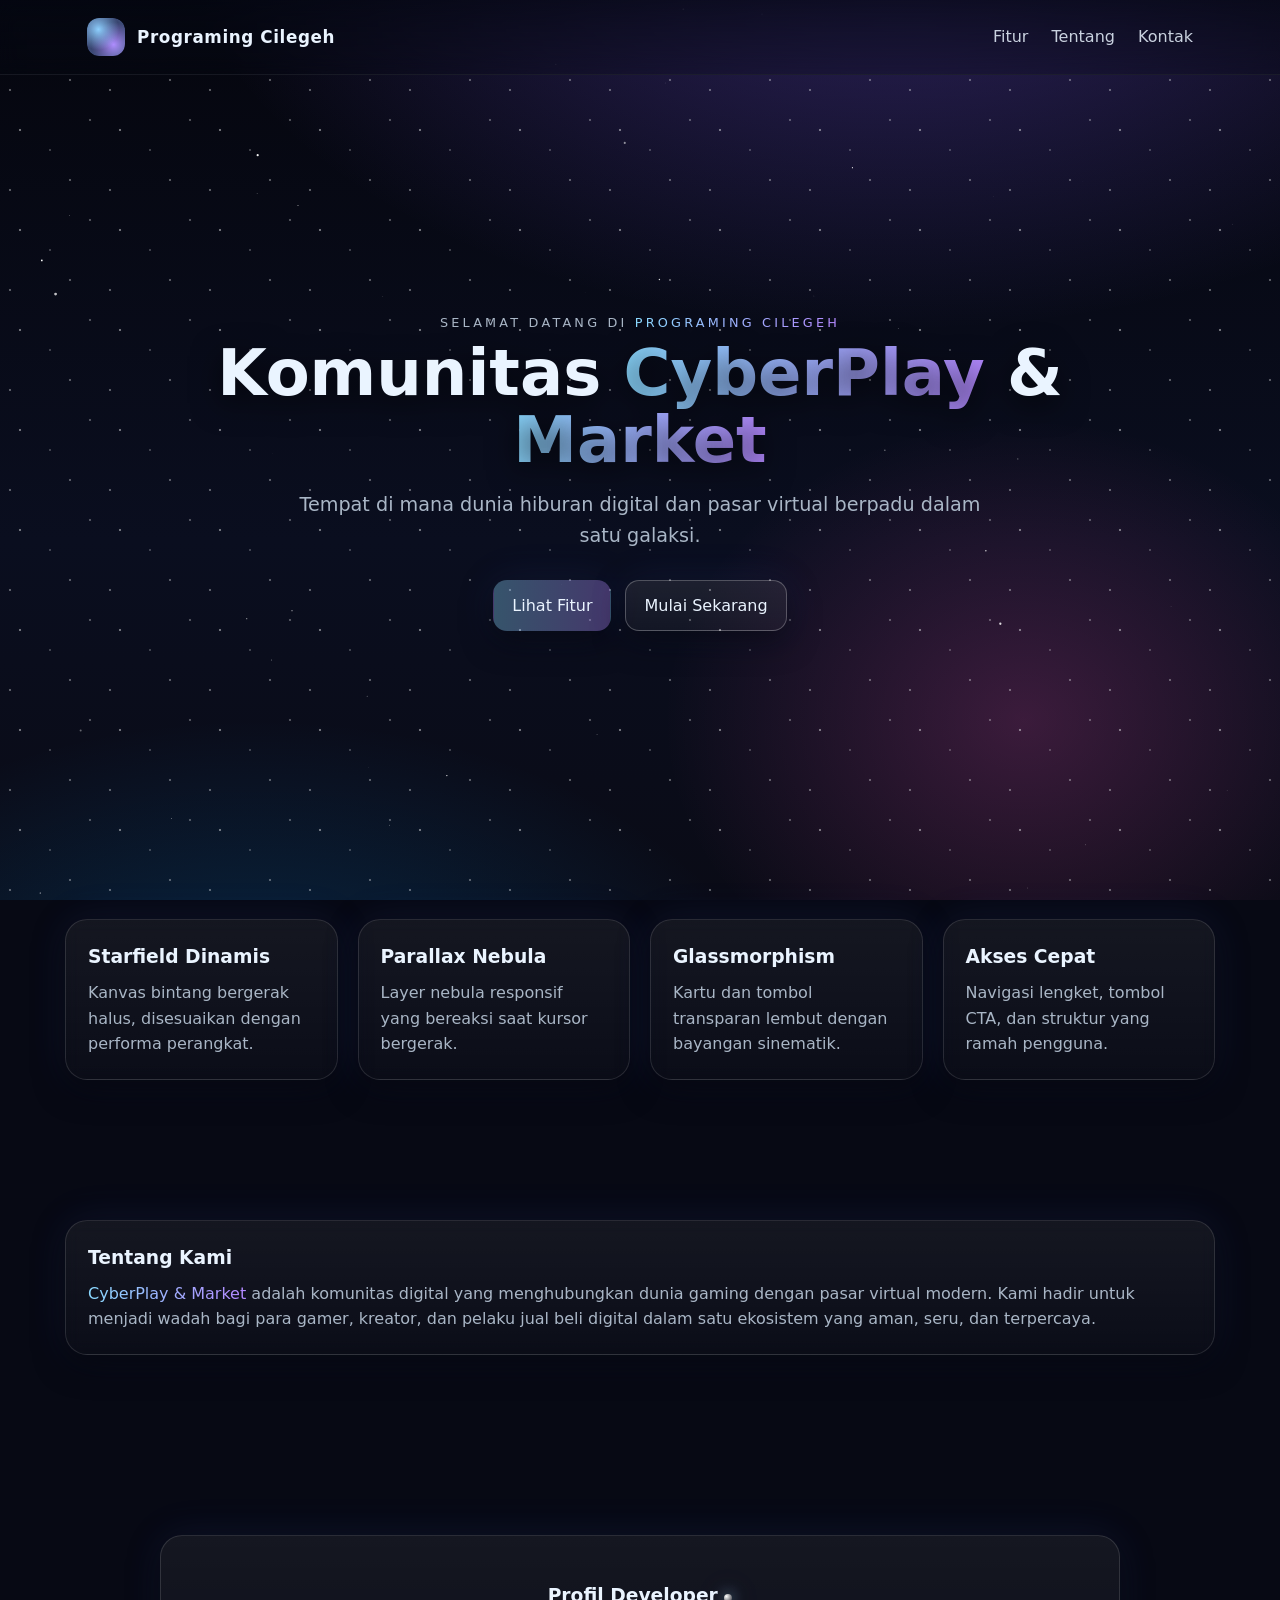
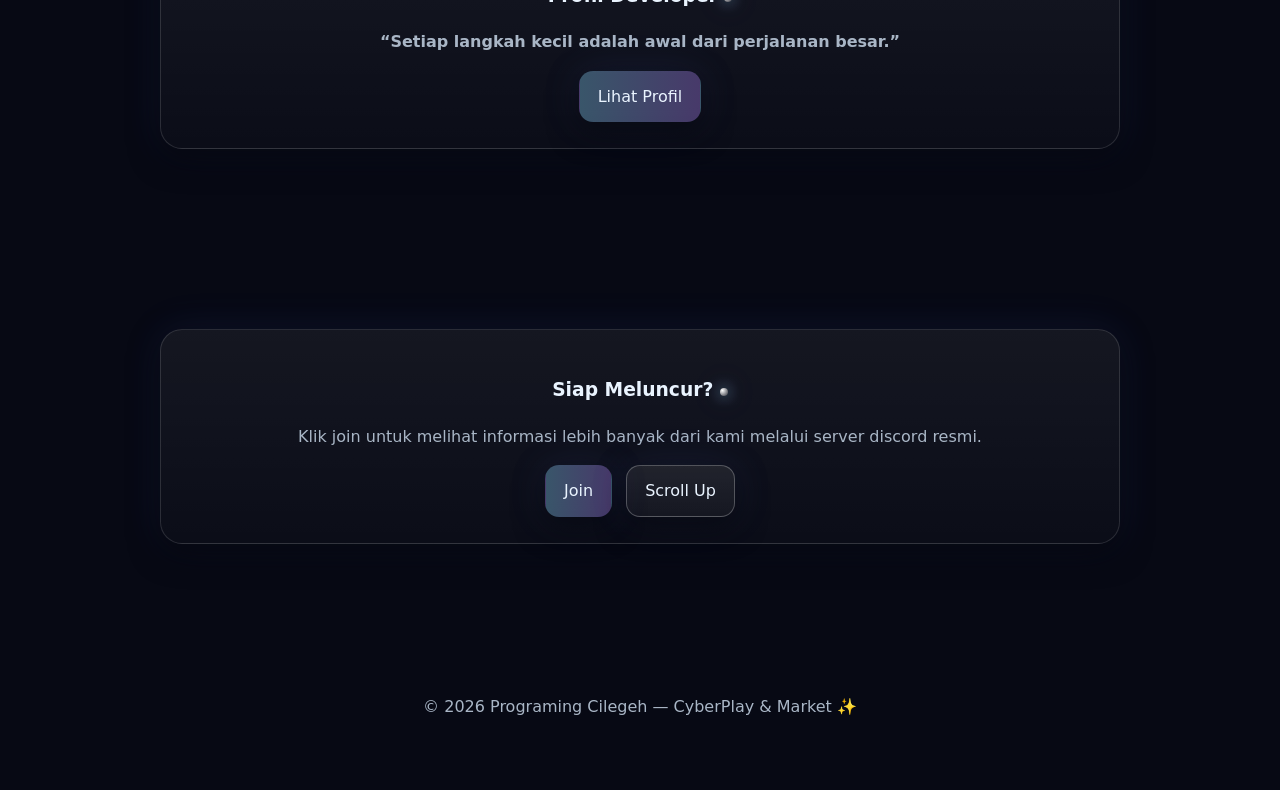
==== commit 4afaa296: "Update index.html" ====
--- a/index.html
+++ b/index.html
@@ -3,6 +3,7 @@
 <head>
   <meta charset="utf-8" />
   <meta name="viewport" content="width=device-width, initial-scale=1" />
+  <link rel="icon" href="-https://chatgpt.com/s/m_68b8dd18c4dc819189212bb4c82d34f8" type="image/jpg">
   <title>Programing Cilegeh</title>
   <meta name="description" content="Tampilan awal web bertema Pemrograman: animasi bintang, nebula, parallax, dan desain glassmorphism. Satu file HTML + CSS + JS." />
   <style>
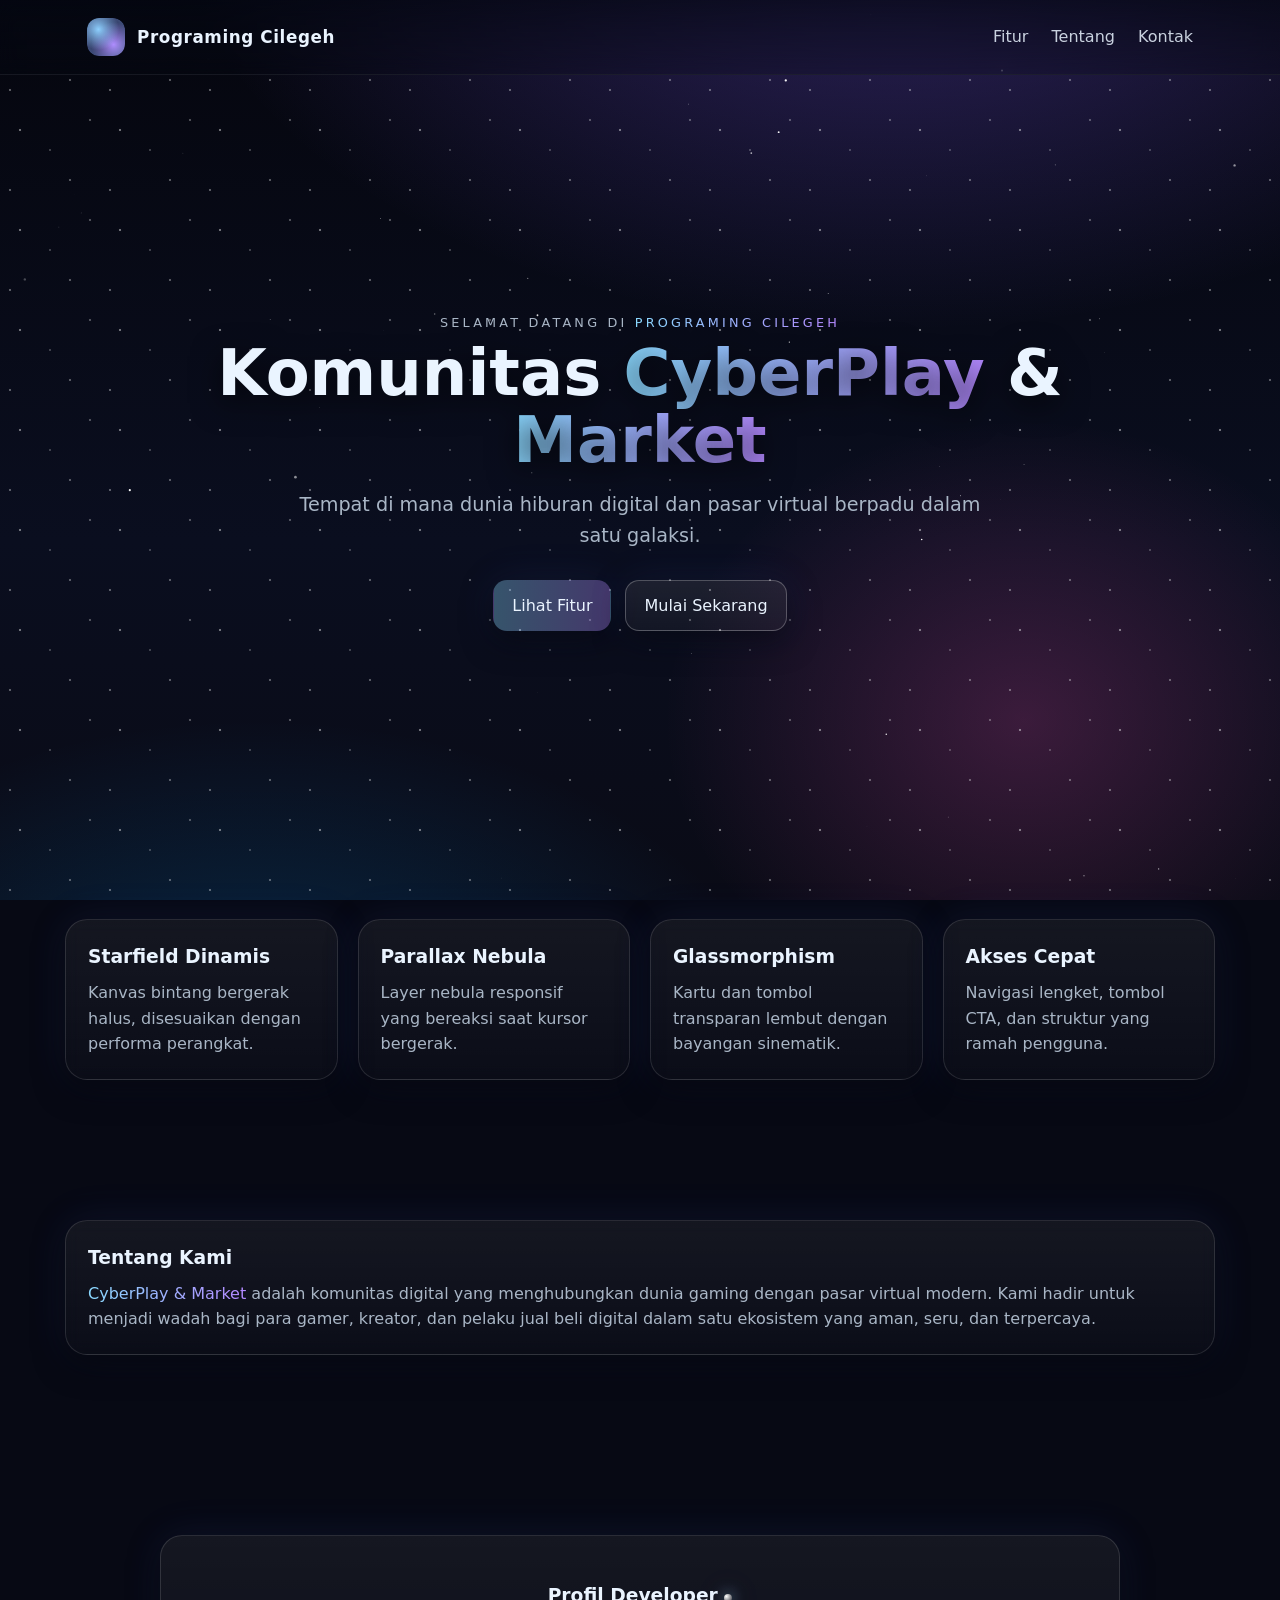
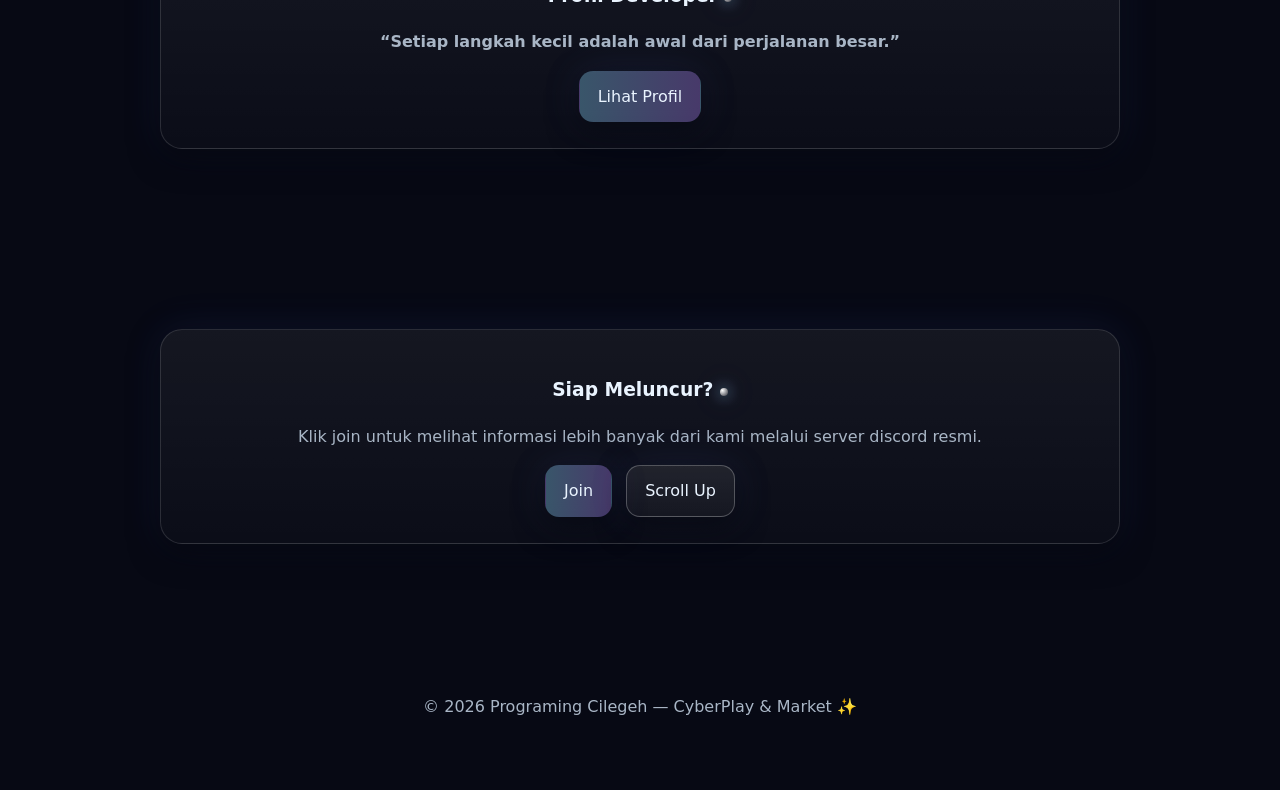
==== commit e845895a: "Update index.html" ====
--- a/index.html
+++ b/index.html
@@ -3,7 +3,7 @@
 <head>
   <meta charset="utf-8" />
   <meta name="viewport" content="width=device-width, initial-scale=1" />
-  <link rel="icon" href="-https://chatgpt.com/s/m_68b8dd18c4dc819189212bb4c82d34f8" type="image/jpg">
+  <link rel="icon" href="src/ChatGPT Image Sep 4, 2025, 07_27_55 AM.png" type="image/jpg">
   <title>Programing Cilegeh</title>
   <meta name="description" content="Tampilan awal web bertema Pemrograman: animasi bintang, nebula, parallax, dan desain glassmorphism. Satu file HTML + CSS + JS." />
   <style>
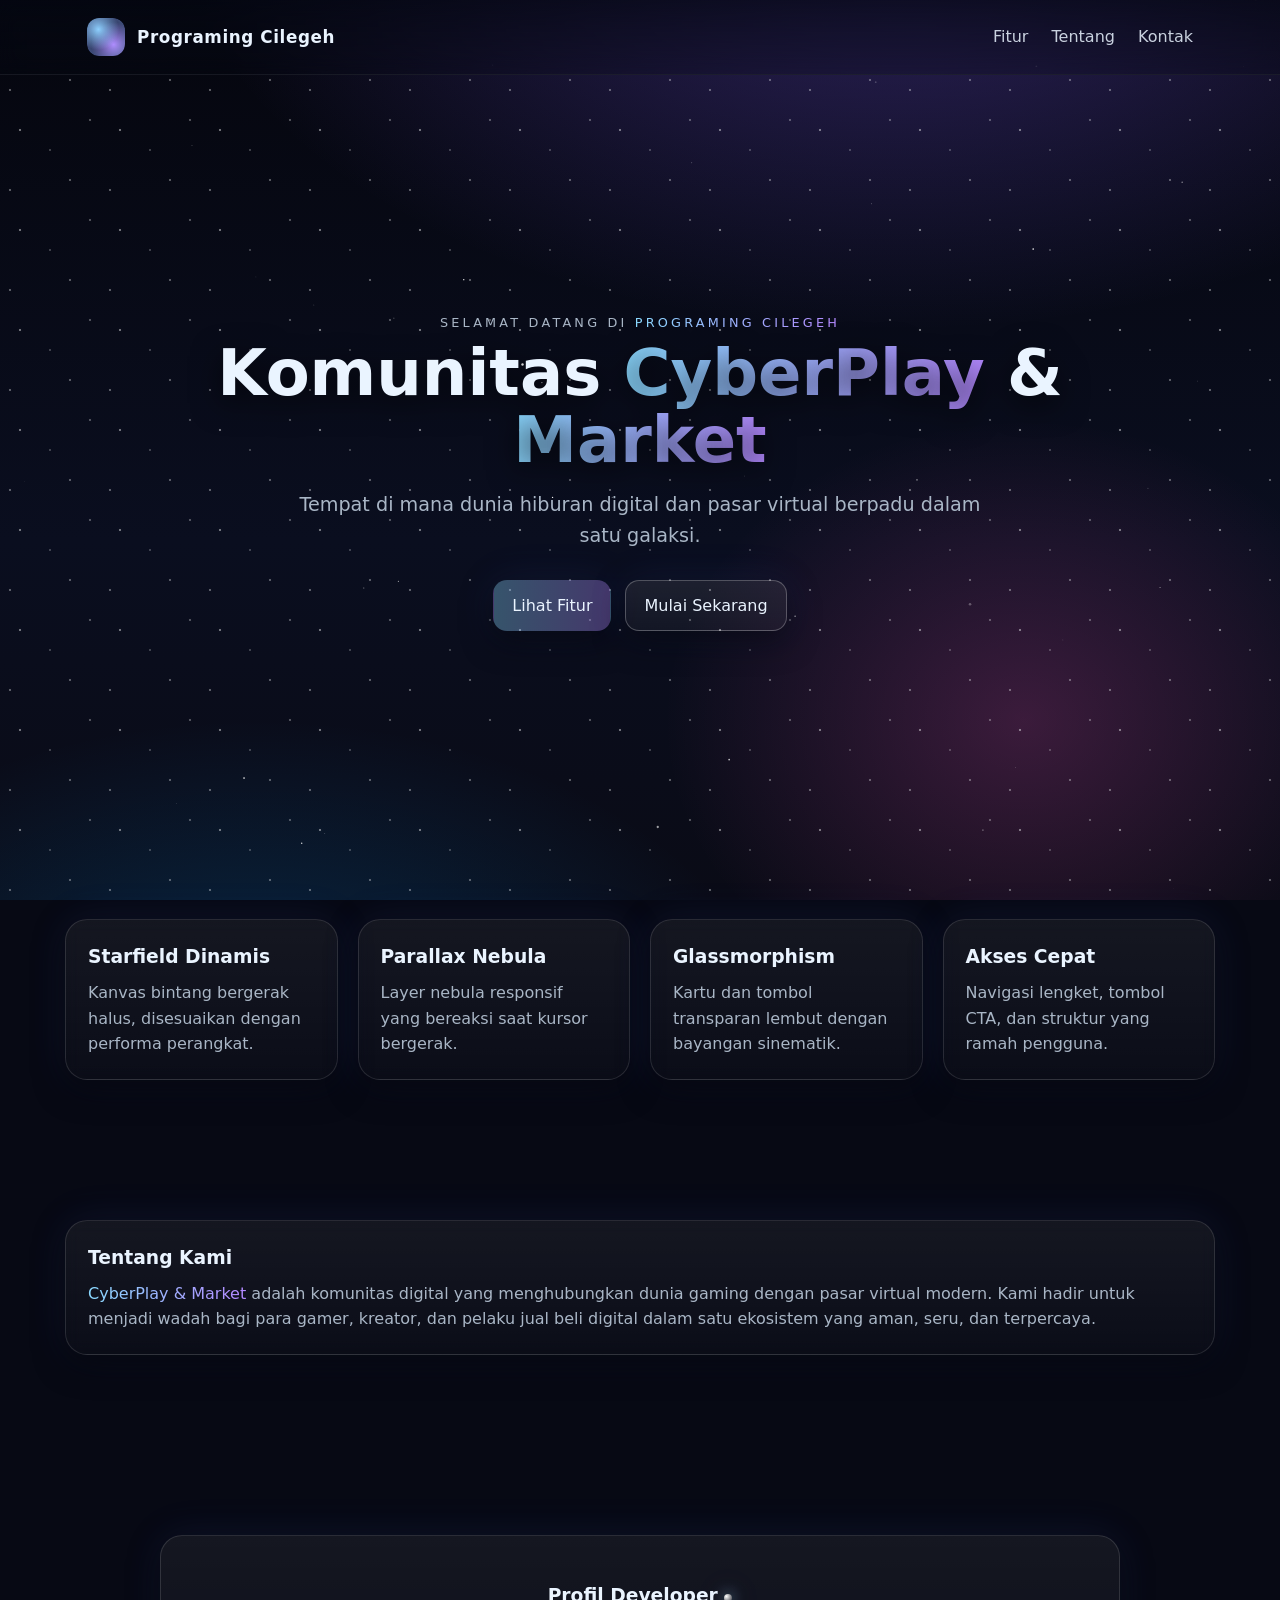
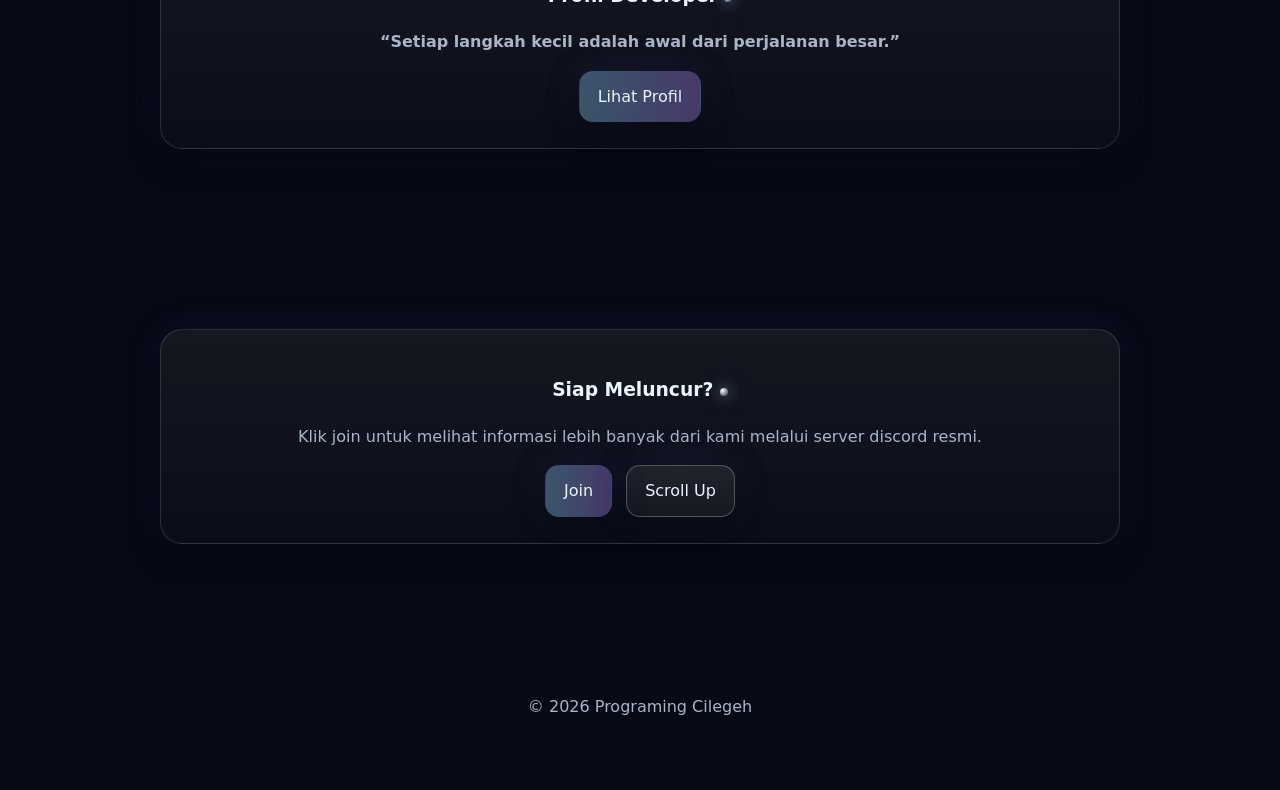
==== commit c70cb29f: "Update index.html" ====
--- a/index.html
+++ b/index.html
@@ -194,7 +194,7 @@
   </section>
 
   <footer>
-    © <span id="year"></span> Programing Cilegeh — CyberPlay & Market ✨
+    © <span id="year"></span> Programing Cilegeh
   </footer>
 
   <script>
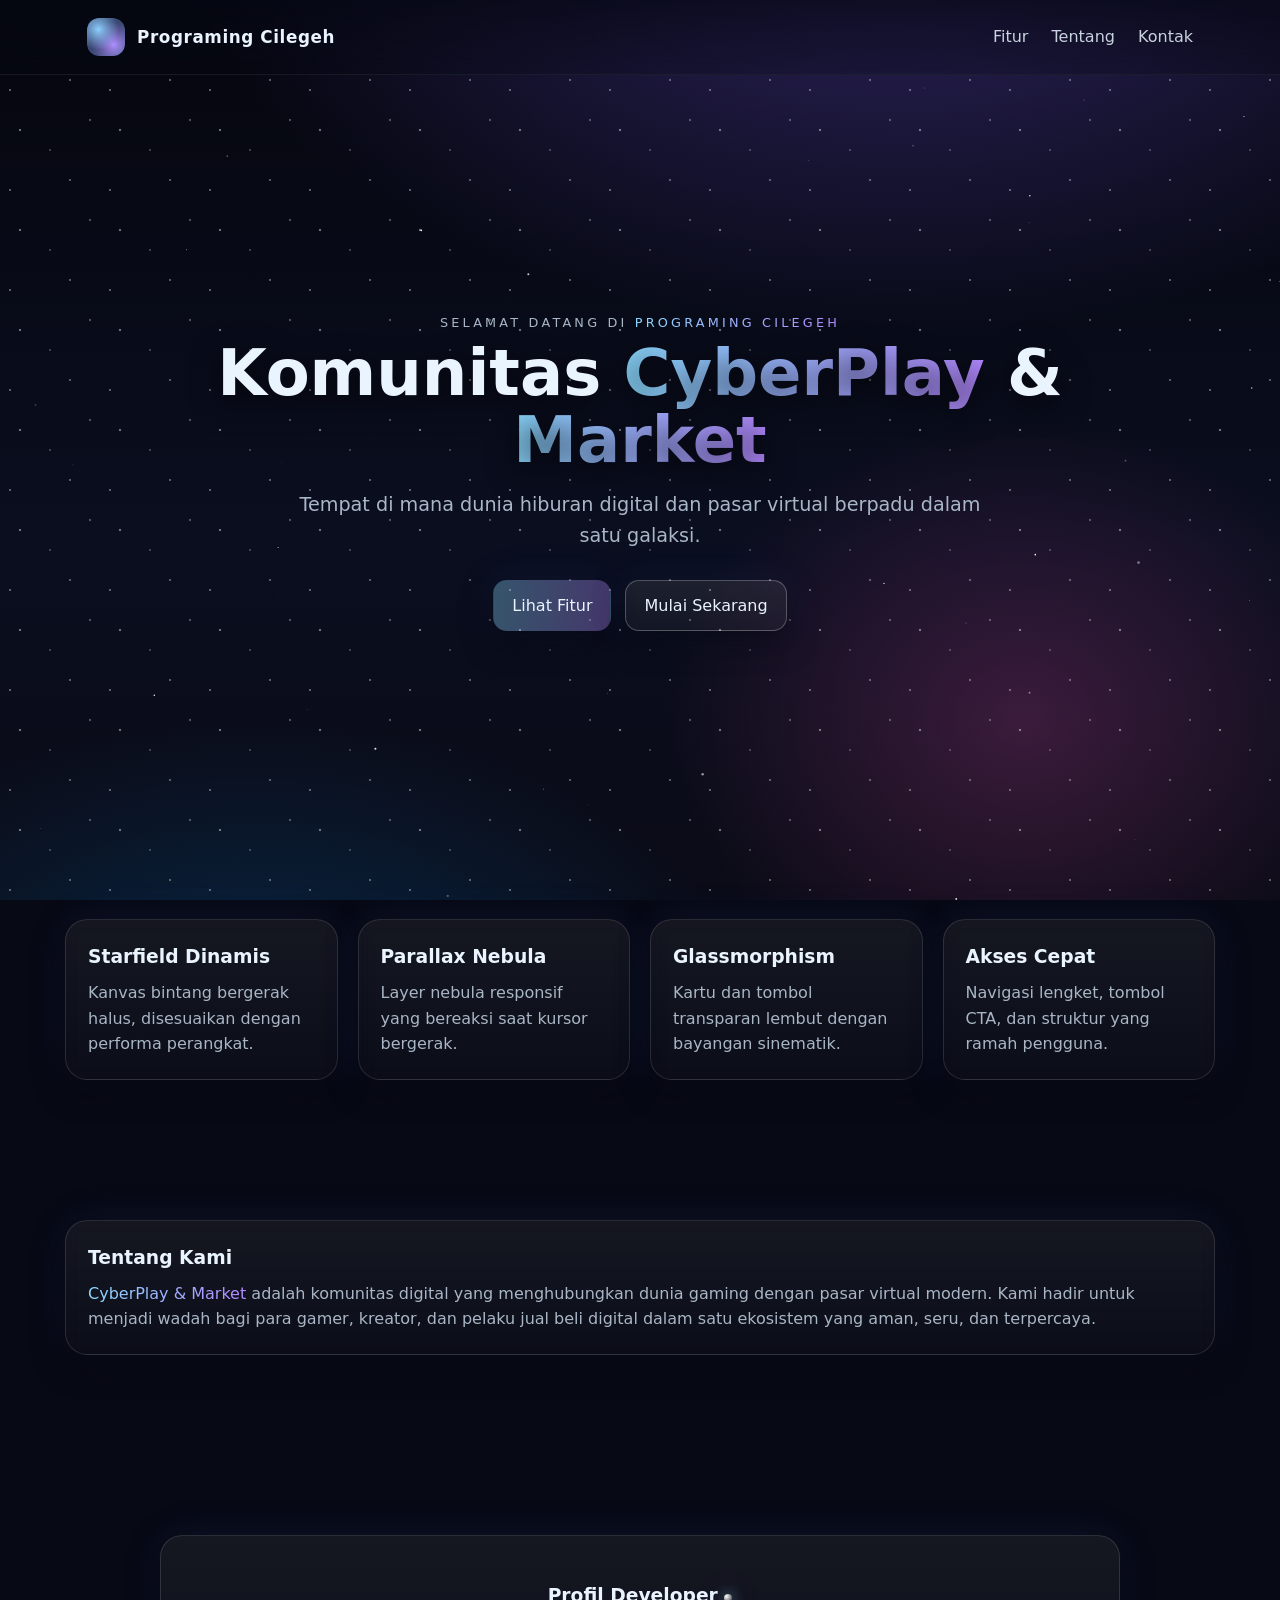
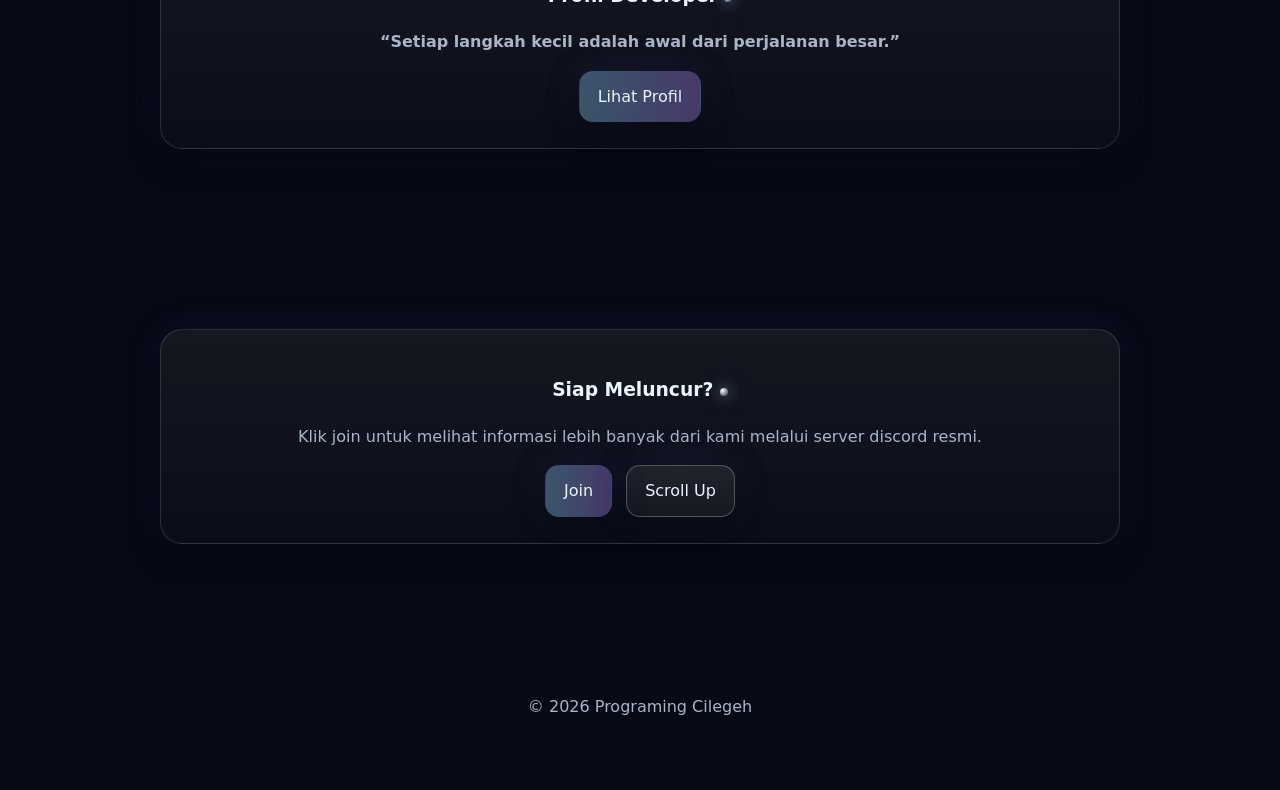
==== commit ec7b18cc: "Update index.html" ====
--- a/index.html
+++ b/index.html
@@ -5,6 +5,7 @@
   <meta name="viewport" content="width=device-width, initial-scale=1" />
   <link rel="icon" href="src/ChatGPT Image Sep 4, 2025, 07_27_55 AM.png" type="image/jpg">
   <title>Programing Cilegeh</title>
+  <meta name="google-site-verification" content="EMVeXgw2OGuhfcAvkBfu2vU4J606OwAathroAGDSMYg" />
   <meta name="description" content="Tampilan awal web bertema Pemrograman: animasi bintang, nebula, parallax, dan desain glassmorphism. Satu file HTML + CSS + JS." />
   <style>
     :root{
